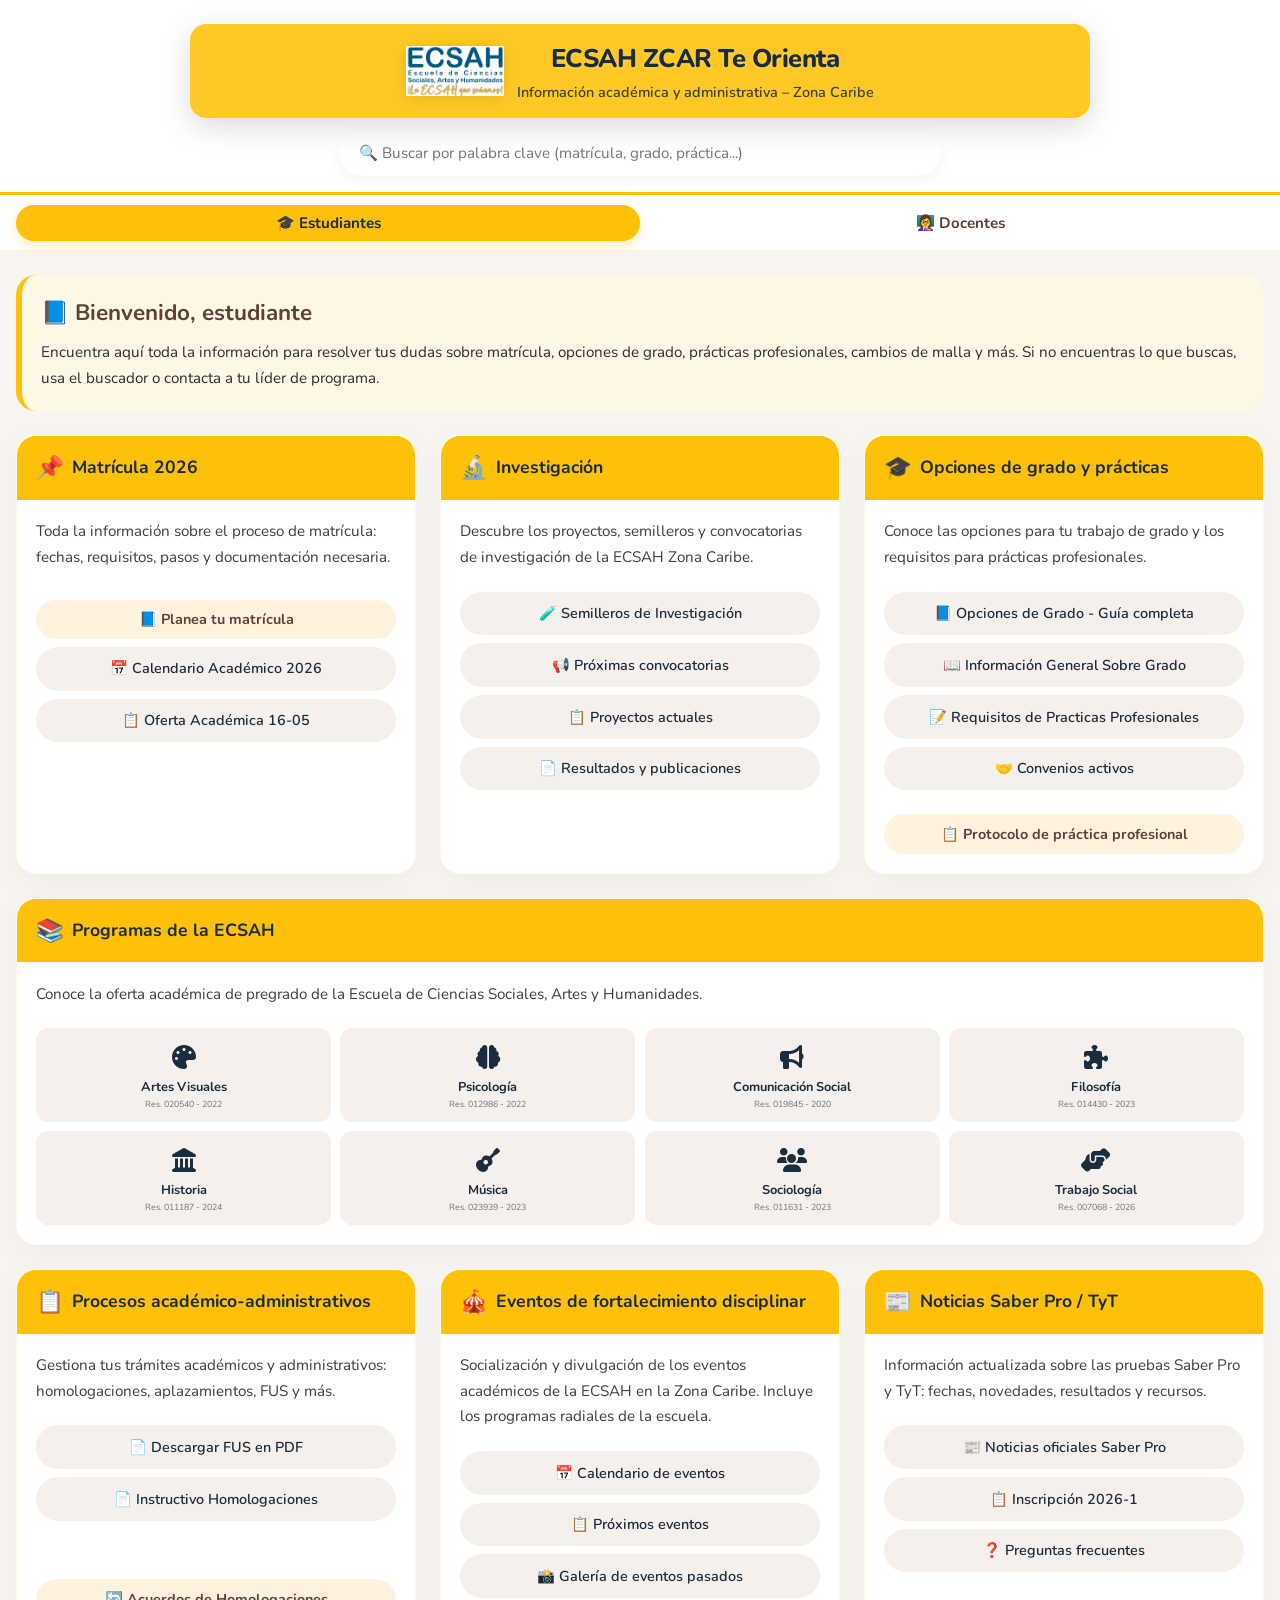
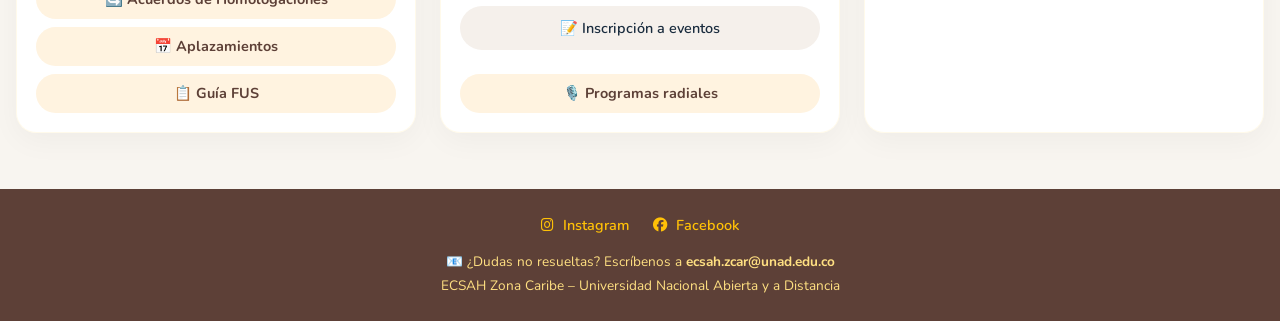
==== index.html @ 631ae9eb "Update index.html" ====
<!DOCTYPE html>
<html lang="es">
<head>
    <meta charset="UTF-8">
    <meta name="viewport" content="width=device-width, initial-scale=1.0, user-scalable=yes">
    <title>ECSAH ZCAR Te Orienta | Estudiantes y Docentes</title>
    
    <!-- Estilos principales -->
    <link rel="stylesheet" href="estilo.css">
    
    <!-- Fuente Nunito -->
    <link href="https://fonts.googleapis.com/css2?family=Nunito:wght@400;600;700;800&display=swap" rel="stylesheet">
    
    <!-- Font Awesome -->
    <link rel="stylesheet" href="https://cdnjs.cloudflare.com/ajax/libs/font-awesome/6.5.0/css/all.min.css">
</head>
<body>

    <!-- ======== HEADER ======== -->
    <header>
        <div class="header-banner">
            <div class="header-franja">
                <div class="logo-titulo">
                    <img src="logo-ecsah.jpg" alt="Logo ECSAH" class="logo-ecsah">
                    <div>
                        <h1>ECSAH ZCAR Te Orienta</h1>
                        <p>Información académica y administrativa – Zona Caribe</p>
                    </div>
                </div>
            </div>
            <div class="buscador">
                <input type="text" id="searchInput" placeholder="🔍 Buscar por palabra clave (matrícula, grado, práctica...)">
            </div>
        </div>
    </header>

    <!-- ======== PESTAÑAS ======== -->
    <div class="tabs">
        <button class="tab-btn active" data-tab="estudiantes">🎓 Estudiantes</button>
        <button class="tab-btn" data-tab="docentes" id="btnDocentes">👩‍🏫 Docentes</button>
    </div>

    <!-- ======== CONTENIDO ESTUDIANTES ======== -->
    <div id="estudiantes" class="tab-content active">
        <section class="intro">
            <h2>📘 Bienvenido, estudiante</h2>
            <p>Encuentra aquí toda la información para resolver tus dudas sobre matrícula, opciones de grado, prácticas profesionales, cambios de malla y más. Si no encuentras lo que buscas, usa el buscador o contacta a tu líder de programa.</p>
        </section>
        <div class="grid-cards" id="gridEstudiantes"></div>
    </div>

    <!-- ======== CONTENIDO DOCENTES (protegido) ======== -->
    <div id="docentes" class="tab-content">
        <div id="docenteLockScreen" class="lock-screen">
            <div class="lock-box">
                <h2>🔒 Acceso restringido</h2>
                <p>Esta sección es exclusiva para docentes de la ECSAH Zona Caribe.</p>
                <input type="password" id="passwordInput" placeholder="Ingrese la contraseña">
                <button id="unlockBtn">Acceder</button>
                <p id="errorMsg" class="error-msg"></p>
            </div>
        </div>
        <div id="docenteContent" style="display: none;">
            <section class="intro">
                <h2>📚 Bienvenido, docente</h2>
                <p>Gestión de cursos, CIPAS, homologaciones, pruebas finales, alistamiento, redes académicas e investigación. Todo centralizado para tu labor.</p>
            </section>
            <div class="grid-cards" id="gridDocentes"></div>
        </div>
    </div>

    <!-- ======== MODAL PARA INFOGRAFÍAS (Planea tu matrícula y Programas radiales) ======== -->
    <div id="modalInfografias" class="modal-overlay" style="display: none;">
        <div class="modal-box">
            <div class="modal-header">
                <h2 id="modalTitle">Planea tu matrícula</h2>
                <span class="modal-close" id="modalCloseBtn">&times;</span>
            </div>
            <div class="modal-body">
                <div class="modal-grid" id="modalGrid">
                    <!-- Las infografías o programas radiales se generan aquí automáticamente -->
                </div>
            </div>
        </div>
    </div>

    <!-- ======== MODAL HOMOLOGACIONES ======== -->
    <div id="modalHomologaciones" class="modal-overlay" style="display: none;">
        <div class="modal-box">
            <div class="modal-header">
                <h2>🔄 Homologaciones - SIHO</h2>
                <span class="modal-close close-modal" data-modal="modalHomologaciones">&times;</span>
            </div>
            <div class="modal-body">
                <p style="margin-bottom:1rem;">Documentos y recursos para el proceso de homologación de asignaturas.</p>
                <div class="modal-grid" id="gridHomologaciones">
                    <!-- Generado por JS -->
                </div>
            </div>
        </div>
    </div>

    <!-- ======== MODAL PROTOCOLO DE PRÁCTICAS ======== -->
    <div id="modalProtocolo" class="modal-overlay" style="display: none;">
        <div class="modal-box">
            <div class="modal-header">
                <h2>📋 Protocolos de práctica profesional</h2>
                <span class="modal-close close-modal" data-modal="modalProtocolo">&times;</span>
            </div>
            <div class="modal-body">
                <p style="margin-bottom:1rem;">Documentos oficiales para el desarrollo de prácticas profesionales.</p>
                <div class="modal-grid" id="gridProtocolo">
                    <!-- Generado por JS -->
                </div>
            </div>
        </div>
    </div>
    
    <!-- ======== MODAL APLAZAMIENTOS ======== -->
    <div id="modalAplazamientos" class="modal-overlay" style="display: none;">
        <div class="modal-box">
            <div class="modal-header">
                <h2>📅 Aplazamientos</h2>
                <span class="modal-close close-modal" data-modal="modalAplazamientos">&times;</span>
            </div>
            <div class="modal-body">
                <div class="fus-instructions" style="border-left-color: #2196F3;">
                    <h3>⚠️ Fechas límite importantes</h3>
                    <ul>
                        <li><strong>📅 Aplazamiento de cursos:</strong> 15 de junio de 2026</li>
                        <li><strong>📅 Aplazamiento de periodo:</strong> 30 de junio de 2026</li>
                    </ul>
                    <p>📎 <a href="documentos/Calendario-Aplazamientos.pdf" target="_blank">Ver calendario completo</a></p>
                </div>
                <p style="margin-top:1rem; font-weight:600;">📄 Formatos</p>
                <div class="modal-grid" id="gridAplazamientos">
                    <!-- Generado por JS -->
                </div>
            </div>
        </div>
    </div>

    <!-- ======== MODAL FUS (Formato Único de Solicitudes) ======== -->
    <div id="modalFUS" class="modal-overlay" style="display: none;">
        <div class="modal-box modal-fus">
            <div class="modal-header">
                <h2>📋 Formato Único de Solicitudes (FUS)</h2>
                <span class="modal-close close-modal" data-modal="modalFUS">&times;</span>
            </div>
            <div class="modal-body">
                <!-- Instrucciones de la decana -->
                <div class="fus-instructions">
                    <h3>📌 Instrucciones de la Decana</h3>
                    <ul>
                        <li>✅ Estar debidamente diligenciado.</li>
                        <li>✅ No modificar la estructura original.</li>
                        <li>✅ Justificación clara y breve.</li>
                        <li>✅ Firma manuscrita.</li>
                        <li>✅ Enviar en PDF (una hoja).</li>
                        <li>✅ Indicar centro donde radica.</li>
                    </ul>
                    <p>📎 <a href="documentos/F-7-2-1_Formato_FUS.pdf" target="_blank">Descargar FUS en PDF</a></p>
                </div>

                <!-- Vista previa -->
                <div class="fus-preview">
                    <h3>📄 Vista previa</h3>
                    <img src="documentos/Imagen_FUS.png" alt="Vista previa FUS" style="width:100%; max-width:600px; border:1px solid #ddd; border-radius:8px;">
                    <p style="font-size:0.85rem; color:#666;">Si no ves la imagen, <a href="documentos/F-7-2-1_Formato_FUS.pdf" target="_blank">descarga el PDF</a>.</p>
                </div>

                <!-- Guía de diligenciamiento -->
                <div class="fus-guide">
                    <h3>✍️ ¿Cómo diligenciar cada campo?</h3>
                    <div class="fus-accordion">
                        <div class="fus-item"><button class="fus-btn">1. Fecha de solicitud</button><div class="fus-panel"><p>Escribir la fecha en que se realiza la solicitud, con el formato <strong>DD/MM/AAAA</strong>.</p></div></div>
                        <div class="fus-item"><button class="fus-btn">2. Centro donde se radica</button><div class="fus-panel"><p>Escribir el nombre del centro donde se radica la solicitud (ej: Centro Zona Caribe).</p></div></div>
                        <div class="fus-item"><button class="fus-btn">3. Documento de identidad</button><div class="fus-panel"><p>Escribir el número del documento de identidad del estudiante (sin puntos ni comas).</p></div></div>
                        <div class="fus-item"><button class="fus-btn">4. Fecha de nacimiento</button><div class="fus-panel"><p>Escribir la fecha de nacimiento del estudiante con formato <strong>DD/MM/AAAA</strong>.</p></div></div>
                        <div class="fus-item"><button class="fus-btn">5. Nombres y apellidos</button><div class="fus-panel"><p>Escribir nombres y apellidos tal como figuran en el documento de identidad.</p></div></div>
                        <div class="fus-item"><button class="fus-btn">6. Programa actual</button><div class="fus-panel"><p>Escribir el nombre exacto del programa, tal como figura en el Registro Académico Individual.</p></div></div>
                        <div class="fus-item"><button class="fus-btn">7. E-mail institucional</button><div class="fus-panel"><p>Escribir el correo institucional del estudiante (ej: estudiante@unad.edu.co).</p></div></div>
                        <div class="fus-item"><button class="fus-btn">8. E-mail alternativo</button><div class="fus-panel"><p>Escribir un correo alternativo para notificaciones (opcional pero recomendado).</p></div></div>
                        <div class="fus-item"><button class="fus-btn">9. Número telefónico móvil</button><div class="fus-panel"><p>Escribir el número de celular para notificaciones (ej: 3001234567).</p></div></div>
                        <div class="fus-item"><button class="fus-btn">10. Tipo de solicitud</button><div class="fus-panel"><p>Marcar con una <strong>"X"</strong> en el cuadro que corresponda al tipo de solicitud (Novedades, Servicios u Opciones de grado).</p></div></div>
                        <div class="fus-item"><button class="fus-btn">11. Justificación</button><div class="fus-panel"><p>Escribir de manera concreta y breve los motivos de la solicitud. <strong>No eliminar las líneas originales del formato</strong>.</p></div></div>
                        <div class="fus-item"><button class="fus-btn">12-15. Datos de cursos con novedades</button><div class="fus-panel"><p>Para cada curso: escribe el <strong>nombre</strong> (12), <strong>código</strong> (13), <strong>créditos</strong> (14) y la <strong>novedad</strong> (15) correspondiente.</p></div></div>
                        <div class="fus-item"><button class="fus-btn">23. Firma del estudiante</button><div class="fus-panel"><p>Firma manuscrita del estudiante (a puño y letra).</p></div></div>
                        <div class="fus-item"><button class="fus-btn">24. Firma funcionario RCONT</button><div class="fus-panel"><p><strong>Lo diligencia Registro y Control.</strong> Déjalo en blanco.</p></div></div>
                        <div class="fus-item"><button class="fus-btn">25. Asesor académico</button><div class="fus-panel"><p><strong>Lo diligencia el asesor académico.</strong> Déjalo en blanco si no aplica.</p></div></div>
                    </div>
                </div>
            </div>
        </div>
    </div>

    <!-- ======== FOOTER ======== -->
    <footer>
        <div class="footer-social">
            <a href="https://www.instagram.com/unad.zcar?igsh=d2llZGJmaTJlcnk=" target="_blank">
                <i class="fab fa-instagram"></i> Instagram
            </a>
            <a href="https://www.facebook.com/share/14fm1HT8Paf/" target="_blank">
                <i class="fab fa-facebook"></i> Facebook
            </a>
        </div>
        <p>📧 ¿Dudas no resueltas? Escríbenos a <strong>ecsah.zcar@unad.edu.co</strong></p>
        <p>ECSAH Zona Caribe – Universidad Nacional Abierta y a Distancia</p>
    </footer>

    <script src="script.js"></script>
</body>
</html>
---- estilo.css ----
/* ===== RESET Y BASE ===== */
* {
    margin: 0;
    padding: 0;
    box-sizing: border-box;
}

body {
    font-family: 'Nunito', 'Segoe UI', Roboto, system-ui, sans-serif;
    background: #f8f5f0;
    color: #2d2d2d;
    line-height: 1.7;
}

/* ===== HEADER ===== */
header {
    background: #ffffff;
    padding: 0;
    box-shadow: 0 2px 20px rgba(0,0,0,0.04);
    border-bottom: 3px solid #FFC107;
}

.header-banner {
    background: url('banner-ecsah.jpg') center 30% / cover no-repeat;
    position: relative;
    padding: 1.5rem 1rem 1rem;
    min-height: 180px;
    display: flex;
    flex-direction: column;
    justify-content: center;
    align-items: center;
}

.header-franja {
    background: rgba(255, 193, 7, 0.88);
    backdrop-filter: blur(2px);
    padding: 0.8rem 1.2rem;
    border-radius: 16px;
    box-shadow: 0 8px 30px rgba(0,0,0,0.15);
    width: 100%;
    max-width: 900px;
    text-align: center;
}

.logo-titulo {
    display: flex;
    align-items: center;
    justify-content: center;
    gap: 0.8rem;
    flex-wrap: wrap;
}

.logo-ecsah {
    height: 50px;
    width: auto;
    filter: drop-shadow(0 2px 8px rgba(0,0,0,0.1));
}

.logo-titulo h1 {
    font-size: 1.6rem;
    font-weight: 800;
    color: #1a2c3e;
    letter-spacing: -0.5px;
    margin: 0;
    text-shadow: 0 1px 3px rgba(255,255,255,0.2);
}

.logo-titulo p {
    font-size: 0.9rem;
    font-weight: 600;
    color: #1a2c3e;
    opacity: 0.85;
    margin: 0;
}

.buscador {
    margin-top: 0.8rem;
    width: 100%;
    max-width: 600px;
}

#searchInput {
    width: 100%;
    padding: 0.8rem 1.2rem;
    border-radius: 50px;
    border: none;
    font-size: 0.95rem;
    background: rgba(255,255,255,0.95);
    box-shadow: 0 4px 15px rgba(0,0,0,0.05);
    transition: all 0.3s ease;
    font-family: 'Nunito', sans-serif;
    color: #1a2c3e;
}

#searchInput:focus {
    outline: none;
    box-shadow: 0 6px 25px rgba(0,0,0,0.1);
    transform: scale(1.01);
    background: #ffffff;
}

/* ===== PESTAÑAS ===== */
.tabs {
    display: flex;
    justify-content: center;
    gap: 1rem;
    background: #ffffff;
    padding: 0.6rem 1rem;
    border-bottom: 1px solid rgba(255, 193, 7, 0.2);
    position: sticky;
    top: 0;
    z-index: 10;
    flex-wrap: wrap;
}

.tab-btn {
    background: transparent;
    border: none;
    padding: 0.5rem 1.5rem;
    font-size: 0.95rem;
    font-weight: 700;
    border-radius: 40px;
    cursor: pointer;
    transition: all 0.2s ease;
    color: #5d4037;
    font-family: 'Nunito', sans-serif;
    flex: 1 1 auto;
    min-width: 120px;
    text-align: center;
}

.tab-btn.active {
    background: #FFC107;
    color: #1a2c3e;
    box-shadow: 0 4px 12px rgba(255, 193, 7, 0.3);
}

.tab-btn:hover:not(.active) {
    background: rgba(255, 193, 7, 0.15);
}

/* ===== CONTENIDO ===== */
.tab-content {
    display: none;
    padding: 1.5rem 1rem;
    max-width: 1400px;
    margin: 0 auto;
}

.tab-content.active {
    display: block;
}

.intro {
    background: rgba(255, 248, 225, 0.7);
    backdrop-filter: blur(4px);
    padding: 1.2rem 1.2rem;
    border-radius: 20px;
    margin-bottom: 1.5rem;
    border-left: 6px solid #FFC107;
}

.intro h2 {
    margin-bottom: 0.5rem;
    color: #5d4037;
    font-weight: 700;
    font-size: 1.4rem;
}

.intro p {
    font-size: 0.95rem;
}

/* ===== GRID DE 3 COLUMNAS (responsive) ===== */
.grid-cards {
    display: grid;
    grid-template-columns: repeat(3, 1fr);
    gap: 1.5rem;
}

/* Tarjeta de programas ocupa toda la fila */
.card-programas {
    grid-column: 1 / -1;
}

/* ===== TARJETAS ===== */
.card {
    background: #ffffff;
    border-radius: 20px;
    box-shadow: 0 8px 30px rgba(0, 0, 0, 0.04);
    transition: all 0.3s cubic-bezier(0.25, 0.46, 0.45, 0.94);
    opacity: 0;
    transform: translateY(20px);
    animation: fadeInUp 0.6s ease forwards;
    overflow: hidden;
    border: 1px solid rgba(255, 193, 7, 0.08);
    display: flex;
    flex-direction: column;
    height: 100%;
    min-height: 260px;
}

.card:hover {
    transform: translateY(-6px);
    box-shadow: 0 20px 50px rgba(255, 193, 7, 0.12);
    border-color: rgba(255, 193, 7, 0.2);
}

@keyframes fadeInUp {
    to { opacity: 1; transform: translateY(0); }
}

.card-header {
    background: #FFC107;
    color: #1a2c3e;
    padding: 0.8rem 1.2rem;
    font-size: 1.1rem;
    font-weight: 700;
    display: flex;
    align-items: center;
    gap: 0.5rem;
    flex-shrink: 0;
}

.card-header .card-icon {
    font-size: 1.4rem;
}

.card-body {
    padding: 1.2rem;
    flex: 1;
    display: flex;
    flex-direction: column;
}

.card-body p {
    margin-bottom: 0.8rem;
    color: #3d3d3d;
    font-weight: 400;
    font-size: 0.95rem;
}

.card-body ul {
    list-style: none;
    padding: 0;
    flex: 1;
    overflow-y: auto;
}

.card-body li {
    margin: 0.5rem 0;
}

/* ===== PROGRAMS EN 4 COLUMNAS (responsive) ===== */
.programas-grid {
    display: grid;
    grid-template-columns: repeat(4, 1fr);
    gap: 0.6rem;
    margin-top: 0.5rem;
}

.programa-item {
    background: #f5f0eb;
    border-radius: 12px;
    padding: 0.6rem 0.3rem;
    text-align: center;
    transition: all 0.2s ease;
}

.programa-item:hover {
    background: #FFC107;
    transform: translateY(-2px);
    box-shadow: 0 4px 12px rgba(255, 193, 7, 0.2);
}

.programa-item a {
    display: block;
    text-decoration: none;
    color: #1a2c3e;
}

.programa-item .programa-icono {
    font-size: 1.5rem;
    display: block;
    margin-bottom: 0.1rem;
}

.programa-item .programa-nombre {
    font-weight: 700;
    font-size: 0.8rem;
    display: block;
    line-height: 1.2;
}

.programa-item .programa-resolucion {
    font-size: 0.55rem;
    color: #6c757d;
    display: block;
    font-weight: 400;
    margin-top: 0.1rem;
}

.programa-item:hover .programa-resolucion {
    color: #1a2c3e;
}

/* ===== BOTONES ===== */
.btn-enlace {
    display: inline-block;
    background: #f5f0eb;
    color: #1a2c3e;
    text-decoration: none;
    padding: 0.6rem 0.8rem;
    border-radius: 30px;
    font-weight: 600;
    font-size: 0.9rem;
    transition: all 0.3s ease;
    width: 100%;
    text-align: center;
    box-sizing: border-box;
    border: none;
    cursor: pointer;
    font-family: 'Nunito', sans-serif;
}

.btn-enlace:hover {
    background: #FFC107;
    color: #1a2c3e;
    box-shadow: 0 4px 15px rgba(255, 193, 7, 0.25);
}

/* ===== FOOTER ===== */
footer {
    background: #5d4037;
    color: #ffe082;
    text-align: center;
    padding: 1.5rem 1rem;
    margin-top: 2rem;
    font-size: 0.85rem;
}

footer a {
    color: #FFC107;
    text-decoration: none;
    transition: 0.2s;
}

footer a:hover {
    text-decoration: underline;
}

.footer-social {
    display: flex;
    justify-content: center;
    gap: 1.5rem;
    flex-wrap: wrap;
    margin-bottom: 0.8rem;
}

.footer-social a {
    font-weight: 600;
    font-size: 0.9rem;
}

.footer-social a i {
    margin-right: 0.3rem;
}

/* ===== MODAL OVERLAY ===== */
.modal-overlay {
    position: fixed;
    top: 0;
    left: 0;
    width: 100%;
    height: 100%;
    background: rgba(0, 0, 0, 0.6);
    backdrop-filter: blur(4px);
    display: none;
    justify-content: center;
    align-items: center;
    z-index: 9999;
    padding: 15px;
    animation: modalFadeIn 0.3s ease;
}

@keyframes modalFadeIn {
    from { opacity: 0; transform: scale(0.95); }
    to { opacity: 1; transform: scale(1); }
}

.modal-box {
    background: white;
    border-radius: 24px;
    max-width: 900px;
    width: 100%;
    max-height: 90vh;
    overflow-y: auto;
    padding: 20px 20px;
    box-shadow: 0 30px 80px rgba(0,0,0,0.25);
    border: 1px solid rgba(255,255,255,0.2);
}

.modal-header {
    display: flex;
    justify-content: space-between;
    align-items: center;
    border-bottom: 2px solid #FFC107;
    padding-bottom: 12px;
    margin-bottom: 15px;
}

.modal-header h2 {
    margin: 0;
    color: #5D4037;
    font-size: 1.3rem;
    font-weight: 700;
}

.modal-close {
    font-size: 2rem;
    cursor: pointer;
    color: #999;
    transition: 0.2s;
    line-height: 1;
    font-weight: 300;
}

.modal-close:hover {
    color: #333;
    transform: scale(1.2);
}

.modal-body {
    overflow-y: auto;
    max-height: 70vh;
}

.modal-grid {
    display: grid;
    grid-template-columns: repeat(3, 1fr);
    gap: 12px;
}

.modal-item {
    background: #FFF9E6;
    border-radius: 14px;
    padding: 14px 8px;
    text-align: center;
    border: 1px solid #FFE082;
    transition: all 0.25s ease;
    display: flex;
    flex-direction: column;
    align-items: center;
    justify-content: center;
}

.modal-item:hover {
    background: #FFC107;
    border-color: #FFC107;
    transform: translateY(-3px);
    box-shadow: 0 8px 25px rgba(255, 193, 7, 0.25);
}

.modal-item .emoji {
    font-size: 1.6rem;
    display: block;
    margin-bottom: 4px;
}

.modal-item a {
    text-decoration: none;
    color: #5D4037;
    font-weight: 500;
    font-size: 0.8rem;
    display: block;
}

.modal-item a:hover {
    color: #1a2c3e;
}

/* ===== FUS específico ===== */
.modal-fus .modal-box {
    max-width: 800px;
}

.fus-instructions {
    background: #FFF8E1;
    padding: 1rem 1.2rem;
    border-radius: 14px;
    margin-bottom: 1.2rem;
    border-left: 6px solid #FFC107;
}

.fus-instructions ul {
    list-style: none;
    padding: 0;
}

.fus-instructions li {
    padding: 0.2rem 0;
    border-bottom: 1px solid rgba(255, 224, 130, 0.3);
    font-size: 0.9rem;
}

.fus-instructions li:last-child {
    border-bottom: none;
}

.fus-preview {
    text-align: center;
    margin: 1rem 0;
}

.fus-preview img {
    border: 1px solid #ddd;
    border-radius: 12px;
    max-width: 100%;
}

.fus-guide h3 {
    margin-bottom: 0.8rem;
    color: #5D4037;
    font-size: 1.1rem;
}

.fus-accordion {
    border: 1px solid #FFE082;
    border-radius: 14px;
    overflow: hidden;
}

.fus-item {
    border-bottom: 1px solid #FFE082;
}

.fus-item:last-child {
    border-bottom: none;
}

.fus-btn {
    background: #FFF3E0;
    border: none;
    padding: 0.7rem 1rem;
    font-size: 0.95rem;
    font-weight: 600;
    cursor: pointer;
    transition: 0.2s;
    color: #5D4037;
    width: 100%;
    text-align: left;
    font-family: 'Nunito', sans-serif;
}

.fus-btn:hover {
    background: #FFC107;
}

.fus-btn::before {
    content: "▶️ ";
    transition: 0.2s;
}

.fus-btn.active::before {
    content: "🔽 ";
}

.fus-panel {
    display: none;
    padding: 0.8rem 1rem;
    background: #FFFDF5;
    border-top: 1px solid #FFE082;
}

.fus-panel p {
    margin: 0;
    color: #333;
    line-height: 1.5;
    font-size: 0.9rem;
}

/* ======================================== */
/* ===== RESPONSIVE (MÓVILES Y TABLETS) ==== */
/* ======================================== */

/* Tablets y móviles grandes */
@media (max-width: 992px) {
    .grid-cards {
        grid-template-columns: repeat(2, 1fr);
        gap: 1.2rem;
    }
    .programas-grid {
        grid-template-columns: repeat(3, 1fr);
    }
    .modal-grid {
        grid-template-columns: repeat(2, 1fr);
    }
}

/* Móviles */
@media (max-width: 700px) {
    .header-banner {
        min-height: 140px;
        padding: 1rem 0.8rem;
    }
    .header-franja {
        padding: 0.6rem 0.8rem;
        border-radius: 12px;
    }
    .logo-ecsah {
        height: 40px;
    }
    .logo-titulo h1 {
        font-size: 1.3rem;
    }
    .logo-titulo p {
        font-size: 0.8rem;
    }
    .buscador {
        margin-top: 0.6rem;
    }
    #searchInput {
        padding: 0.7rem 1rem;
        font-size: 0.9rem;
    }

    .tabs {
        flex-direction: row;
        flex-wrap: wrap;
        gap: 0.5rem;
        padding: 0.5rem;
    }
    .tab-btn {
        font-size: 0.85rem;
        padding: 0.4rem 1rem;
        min-width: 80px;
        flex: 1;
    }

    .tab-content {
        padding: 1rem 0.8rem;
    }
    .intro {
        padding: 1rem;
        border-radius: 16px;
    }
    .intro h2 {
        font-size: 1.2rem;
    }
    .intro p {
        font-size: 0.9rem;
    }

    .grid-cards {
        grid-template-columns: 1fr;
        gap: 1rem;
    }
    .card {
        min-height: 200px;
    }
    .card-header {
        font-size: 1rem;
        padding: 0.7rem 1rem;
    }
    .card-body {
        padding: 1rem;
    }
    .card-body p {
        font-size: 0.9rem;
    }
    .btn-enlace {
        font-size: 0.85rem;
        padding: 0.5rem 0.7rem;
    }

    .programas-grid {
        grid-template-columns: repeat(2, 1fr);
        gap: 0.5rem;
    }
    .programa-item {
        padding: 0.5rem 0.2rem;
    }
    .programa-item .programa-icono {
        font-size: 1.2rem;
    }
    .programa-item .programa-nombre {
        font-size: 0.7rem;
    }
    .programa-item .programa-resolucion {
        font-size: 0.5rem;
    }

    .modal-box {
        padding: 15px;
        border-radius: 20px;
        max-height: 85vh;
    }
    .modal-header h2 {
        font-size: 1.1rem;
    }
    .modal-close {
        font-size: 1.8rem;
    }
    .modal-grid {
        grid-template-columns: 1fr;
        gap: 10px;
    }
    .modal-item {
        padding: 12px 8px;
    }
    .modal-item .emoji {
        font-size: 1.4rem;
    }
    .modal-item a {
        font-size: 0.75rem;
    }

    .fus-instructions {
        padding: 0.8rem 1rem;
    }
    .fus-instructions li {
        font-size: 0.85rem;
    }
    .fus-btn {
        font-size: 0.85rem;
        padding: 0.6rem 0.8rem;
    }
    .fus-panel p {
        font-size: 0.85rem;
    }

    footer {
        padding: 1rem 0.8rem;
        font-size: 0.8rem;
    }
    .footer-social {
        gap: 1rem;
    }
    .footer-social a {
        font-size: 0.8rem;
    }
}

/* Móviles muy pequeños */
@media (max-width: 400px) {
    .programas-grid {
        grid-template-columns: repeat(2, 1fr);
        gap: 0.4rem;
    }
    .programa-item .programa-nombre {
        font-size: 0.65rem;
    }
    .programa-item .programa-resolucion {
        font-size: 0.45rem;
    }
    .tab-btn {
        font-size: 0.75rem;
        padding: 0.3rem 0.8rem;
    }
    .logo-titulo h1 {
        font-size: 1.1rem;
    }
}
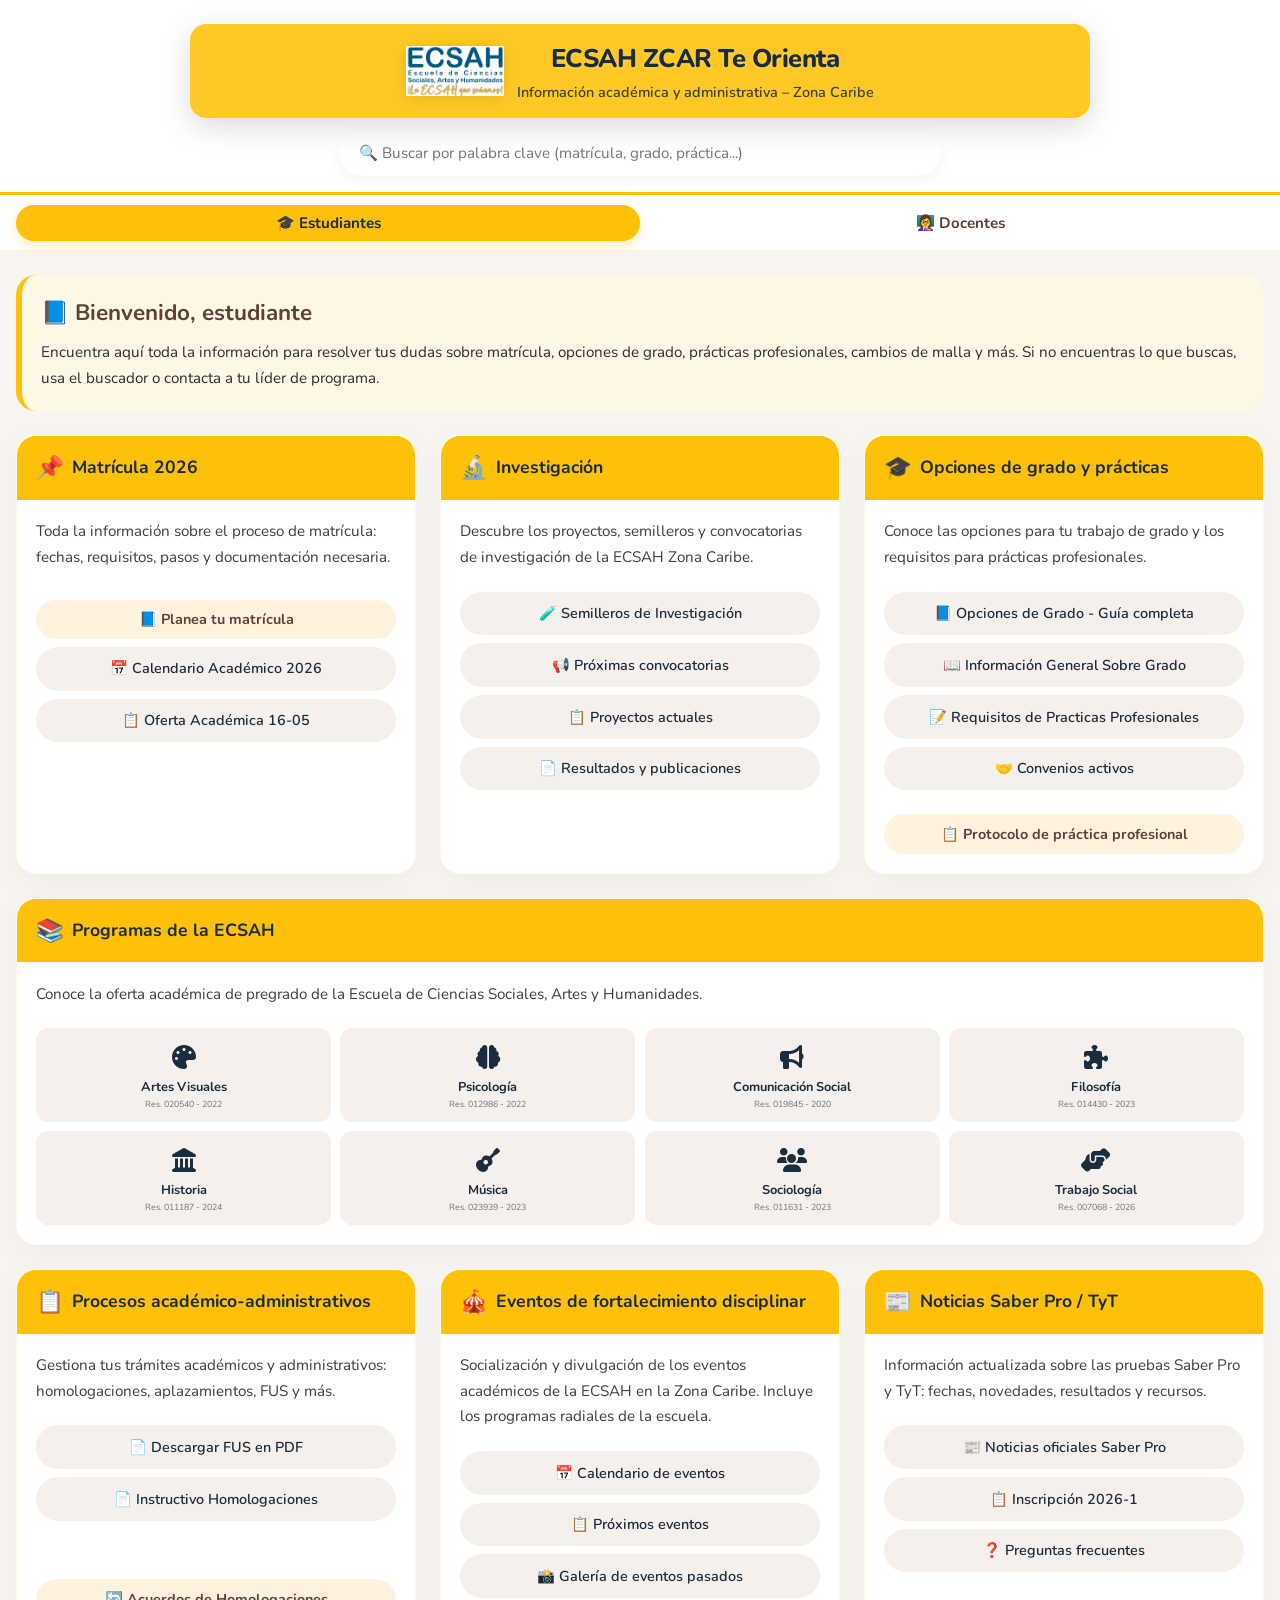
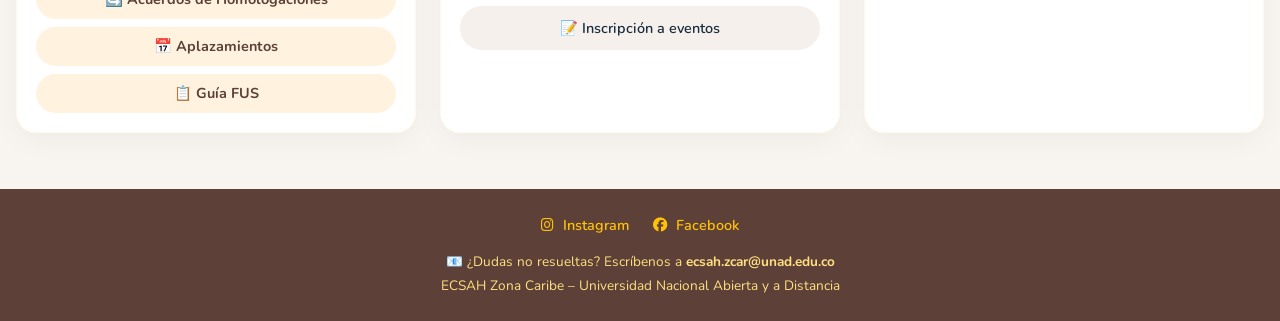
==== commit 9eee7698: "Update index.html" ====
--- a/index.html
+++ b/index.html
@@ -127,8 +127,7 @@
                 <div class="fus-instructions" style="border-left-color: #2196F3;">
                     <h3>⚠️ Fechas límite importantes</h3>
                     <ul>
-                        <li><strong>📅 Aplazamiento de cursos:</strong> 15 de junio de 2026</li>
-                        <li><strong>📅 Aplazamiento de periodo:</strong> 30 de junio de 2026</li>
+                        <li><strong>📅 Aplazamiento de cursos:</strong> 29 de septiembre al 12 de octubre de 2026 </li>
                     </ul>
                     <p>📎 <a href="documentos/Calendario-Aplazamientos.pdf" target="_blank">Ver calendario completo</a></p>
                 </div>
@@ -194,6 +193,22 @@
         </div>
     </div>
 
+    <!-- ======== MODAL PROGRAMAS RADIALES ======== -->
+    <div id="modalRadiales" class="modal-overlay" style="display: none;">
+        <div class="modal-box">
+            <div class="modal-header">
+                <h2>🎙️ Programas radiales</h2>
+                <span class="modal-close close-modal" data-modal="modalRadiales">&times;</span>
+            </div>
+            <div class="modal-body">
+                <p style="margin-bottom:1rem;">Espacios de diálogo, entrevistas y contenido académico producido por la ECSAH Zona Caribe.</p>
+                <div class="modal-grid" id="gridRadiales">
+                    <!-- Generado por JS -->
+                </div>
+            </div>
+        </div>
+    </div>
+    
     <!-- ======== FOOTER ======== -->
     <footer>
         <div class="footer-social">
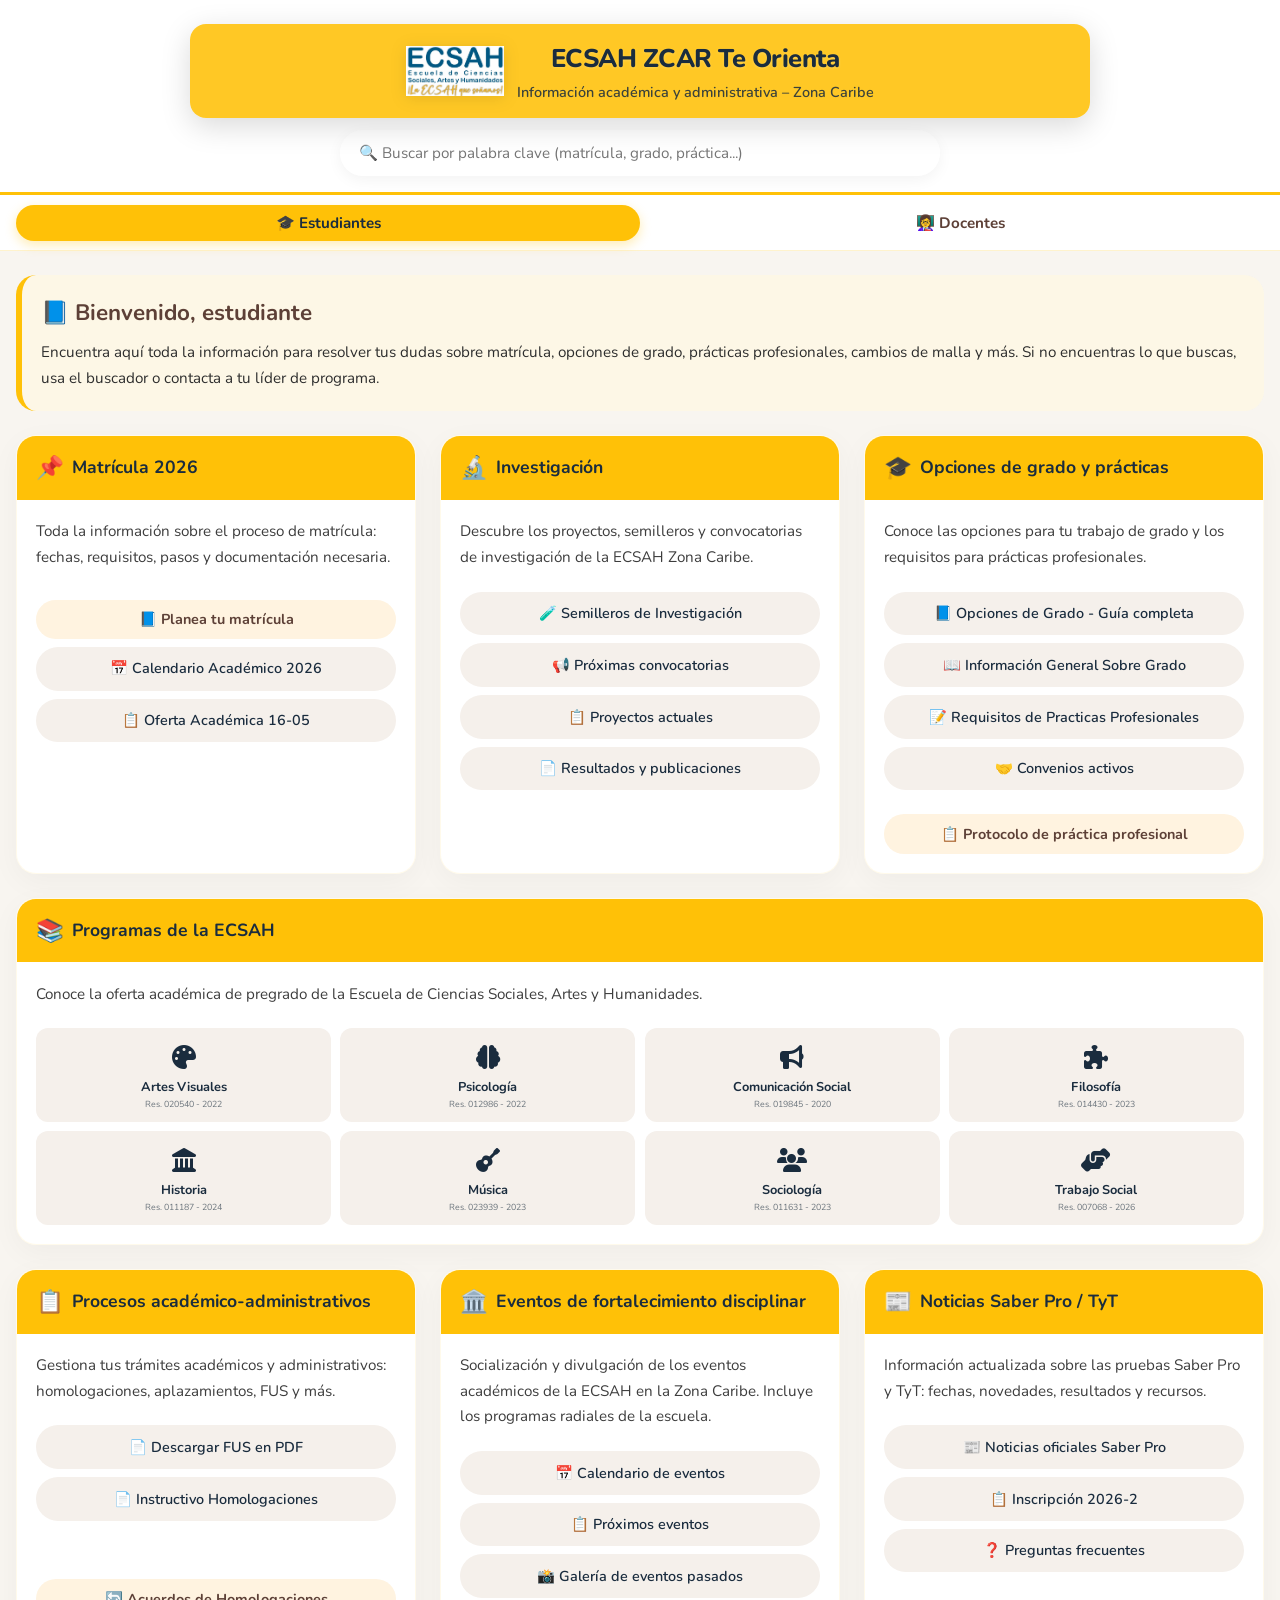
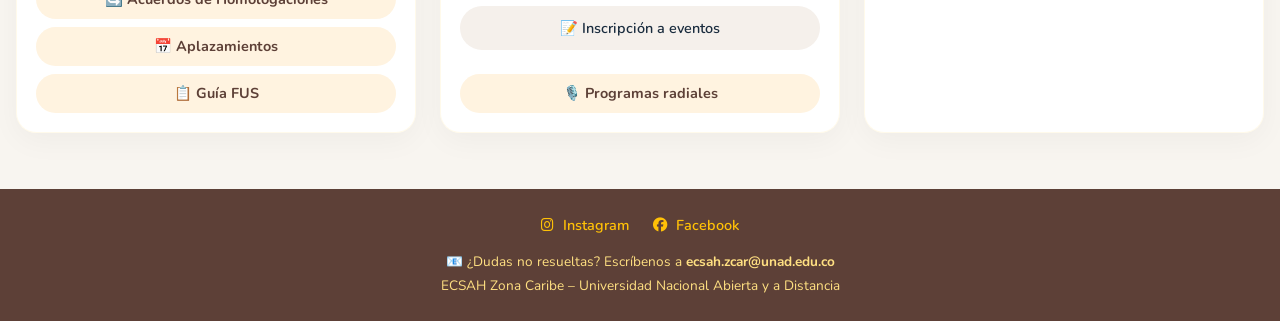
==== commit fc231edd: "Update index.html" ====
--- a/index.html
+++ b/index.html
@@ -208,6 +208,22 @@
             </div>
         </div>
     </div>
+
+    <!-- ======== MODAL REVISTAS ECSAH ======== -->
+    <div id="modalRevistas" class="modal-overlay" style="display: none;">
+        <div class="modal-box">
+            <div class="modal-header">
+                <h2>📚 Revistas de la ECSAH</h2>
+                <span class="modal-close close-modal" data-modal="modalRevistas">&times;</span>
+            </div>
+            <div class="modal-body">
+                <p style="margin-bottom:1rem;">Publicaciones académicas editadas por la Escuela de Ciencias Sociales, Artes y Humanidades.</p>
+                <div class="modal-grid" id="gridRevistas">
+                    <!-- Generado por JS -->
+                </div>
+            </div>
+        </div>
+    </div>
     
     <!-- ======== FOOTER ======== -->
     <footer>
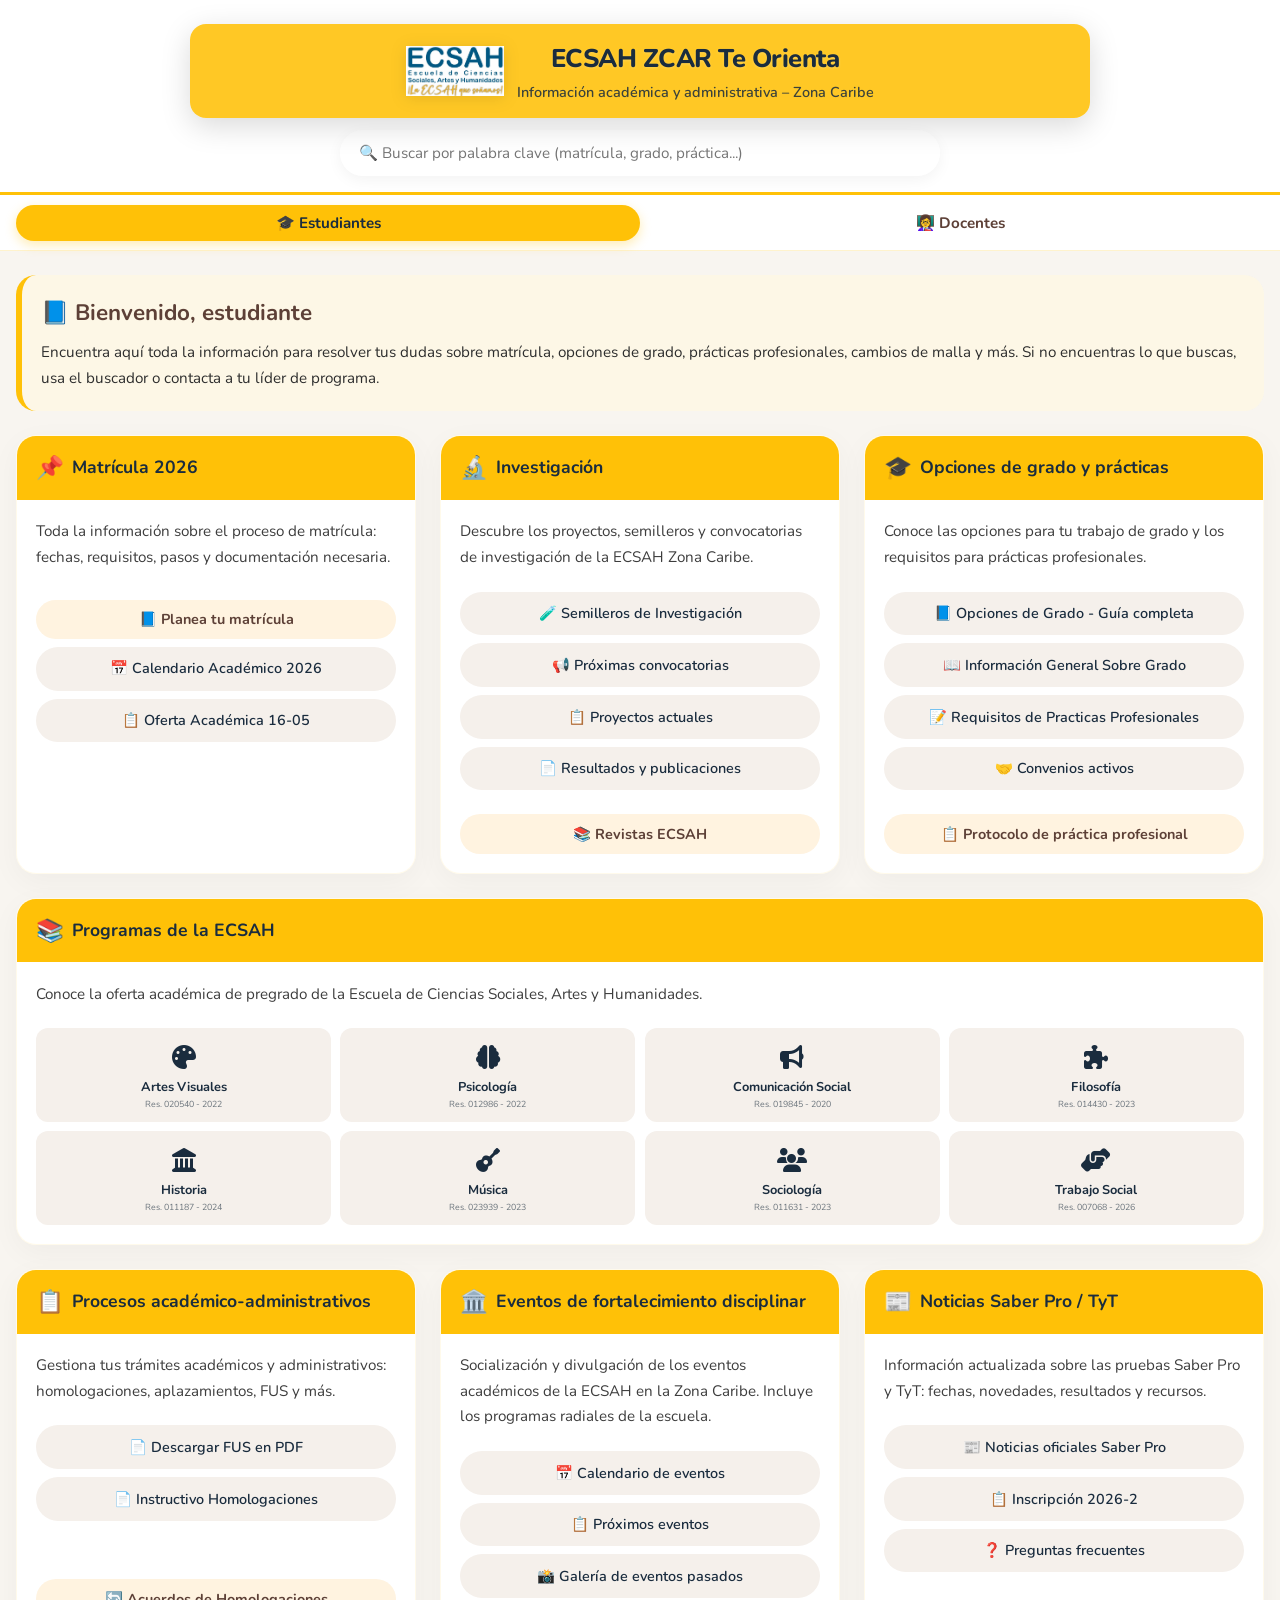
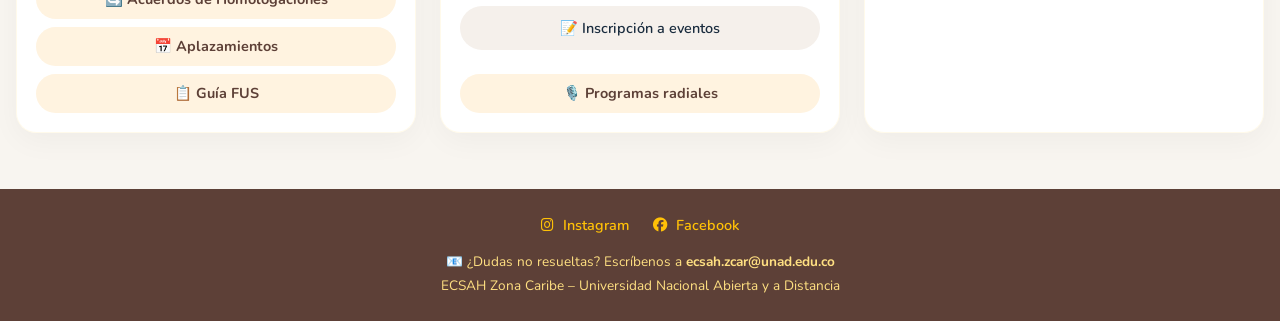
==== commit 3c8c4d34: "Update index.html" ====
--- a/index.html
+++ b/index.html
@@ -219,7 +219,7 @@
             <div class="modal-body">
                 <p style="margin-bottom:1rem;">Publicaciones académicas editadas por la Escuela de Ciencias Sociales, Artes y Humanidades.</p>
                 <div class="modal-grid" id="gridRevistas">
-                    <!-- Generado por JS -->
+                    <!-- Los elementos se generan aquí automáticamente -->
                 </div>
             </div>
         </div>
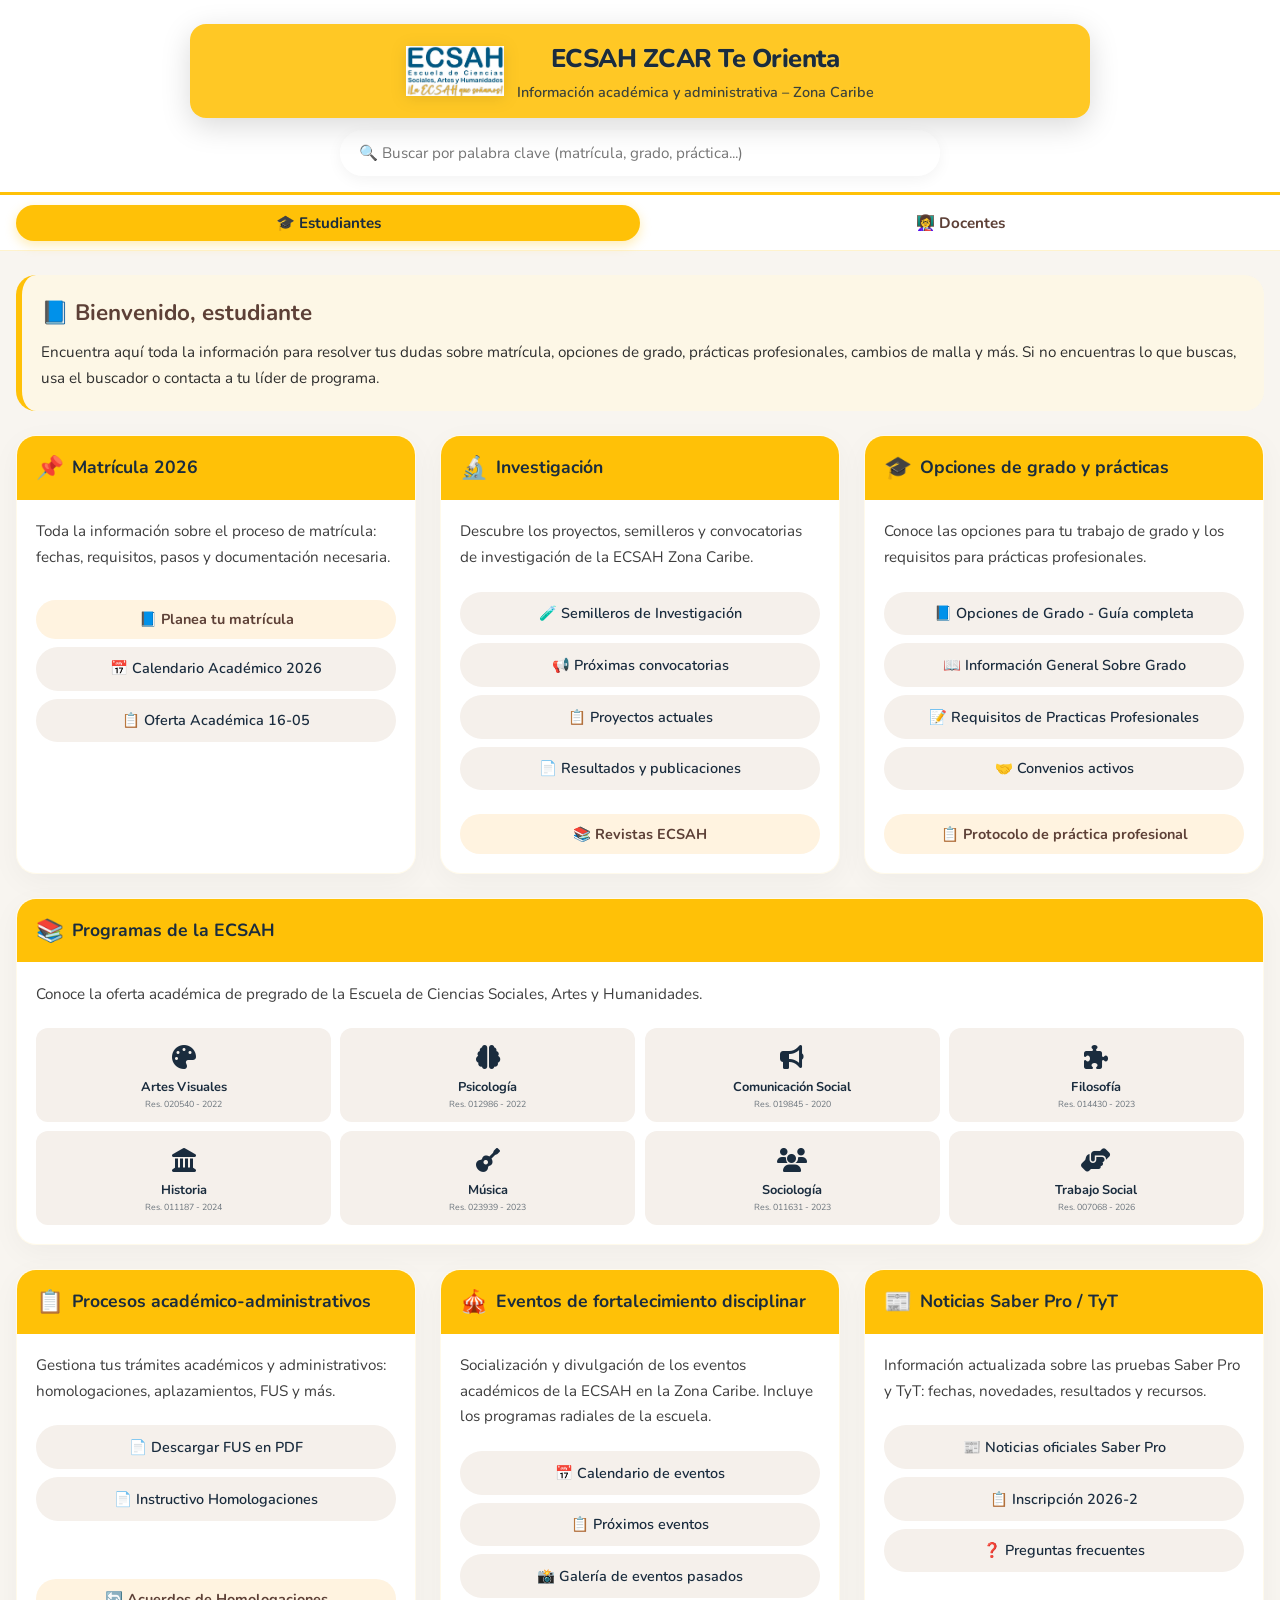
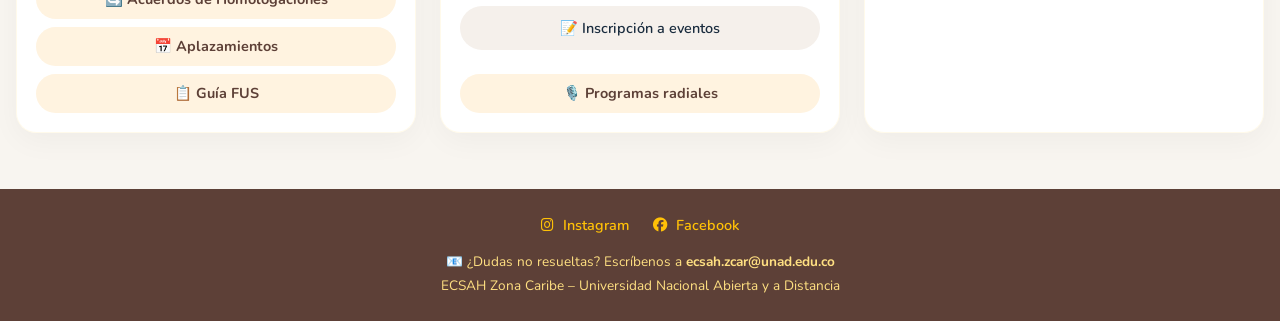
==== commit 189ec569: "Update index.html" ====
--- a/index.html
+++ b/index.html
@@ -129,7 +129,7 @@
                     <ul>
                         <li><strong>📅 Aplazamiento de cursos:</strong> 29 de septiembre al 12 de octubre de 2026 </li>
                     </ul>
-                    <p>📎 <a href="documentos/Calendario-Aplazamientos.pdf" target="_blank">Ver calendario completo</a></p>
+                    <p>📎 <a href="documentos/Calendario-Académico-2026.pdf" target="_blank">Ver calendario completo</a></p>
                 </div>
                 <p style="margin-top:1rem; font-weight:600;">📄 Formatos</p>
                 <div class="modal-grid" id="gridAplazamientos">
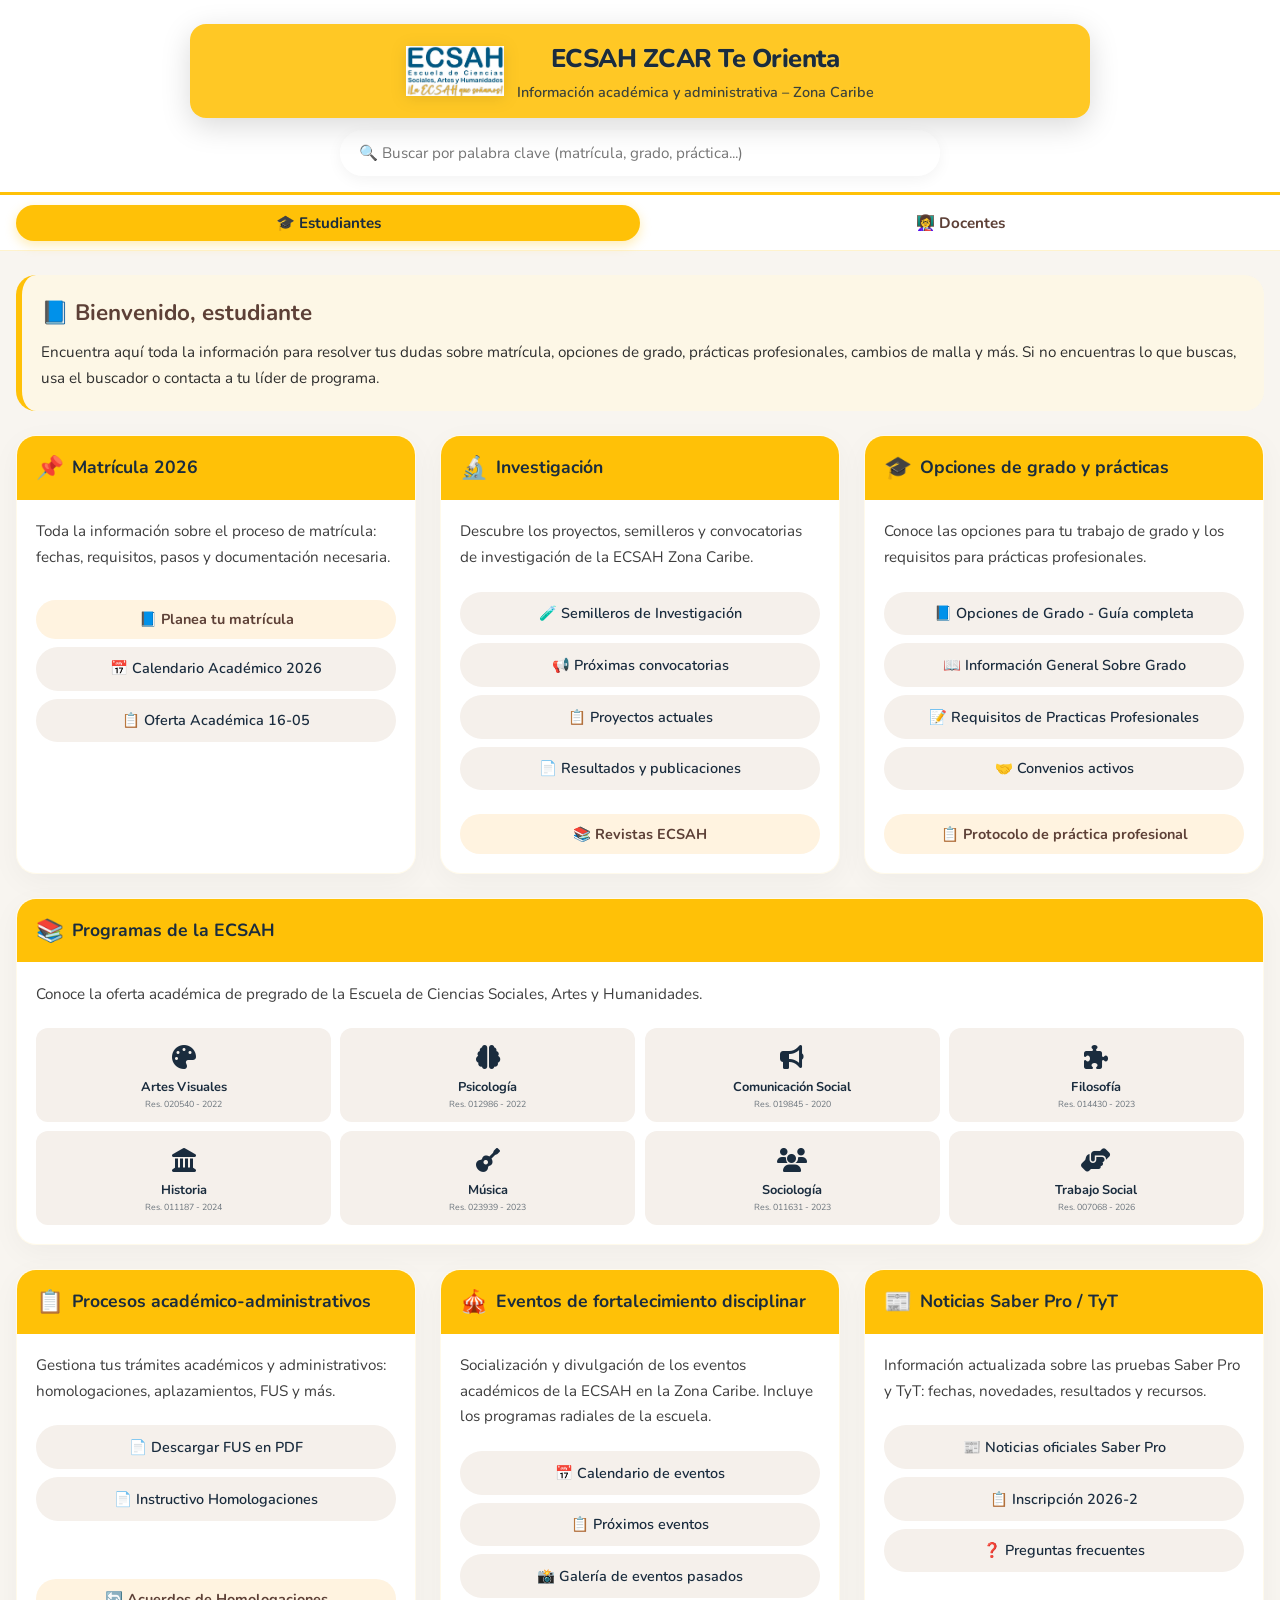
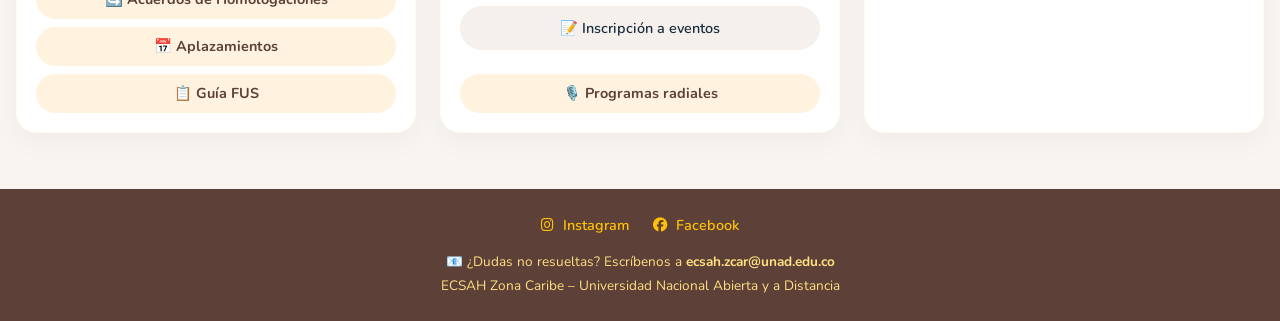
==== commit 252e4648: "Actualizar index.html" ====
--- a/index.html
+++ b/index.html
@@ -223,7 +223,23 @@
                 </div>
             </div>
         </div>
-    </div>
+    </div>
+
+    <!-- ======== MODAL EVENTOS DE FORTALECIMIENTO ======== -->
+<div id="modalEventos" class="modal-overlay" style="display: none;">
+    <div class="modal-box">
+        <div class="modal-header">
+            <h2>📅 Eventos de fortalecimiento disciplinar</h2>
+            <span class="modal-close close-modal" data-modal="modalEventos">&times;</span>
+        </div>
+        <div class="modal-body">
+            <p style="margin-bottom:1rem;">Calendario de eventos académicos y culturales de la ECSAH Zona Caribe.</p>
+            <div id="listaEventos">
+                <!-- Generado por JS -->
+            </div>
+        </div>
+    </div>
+</div>
     
     <!-- ======== FOOTER ======== -->
     <footer>
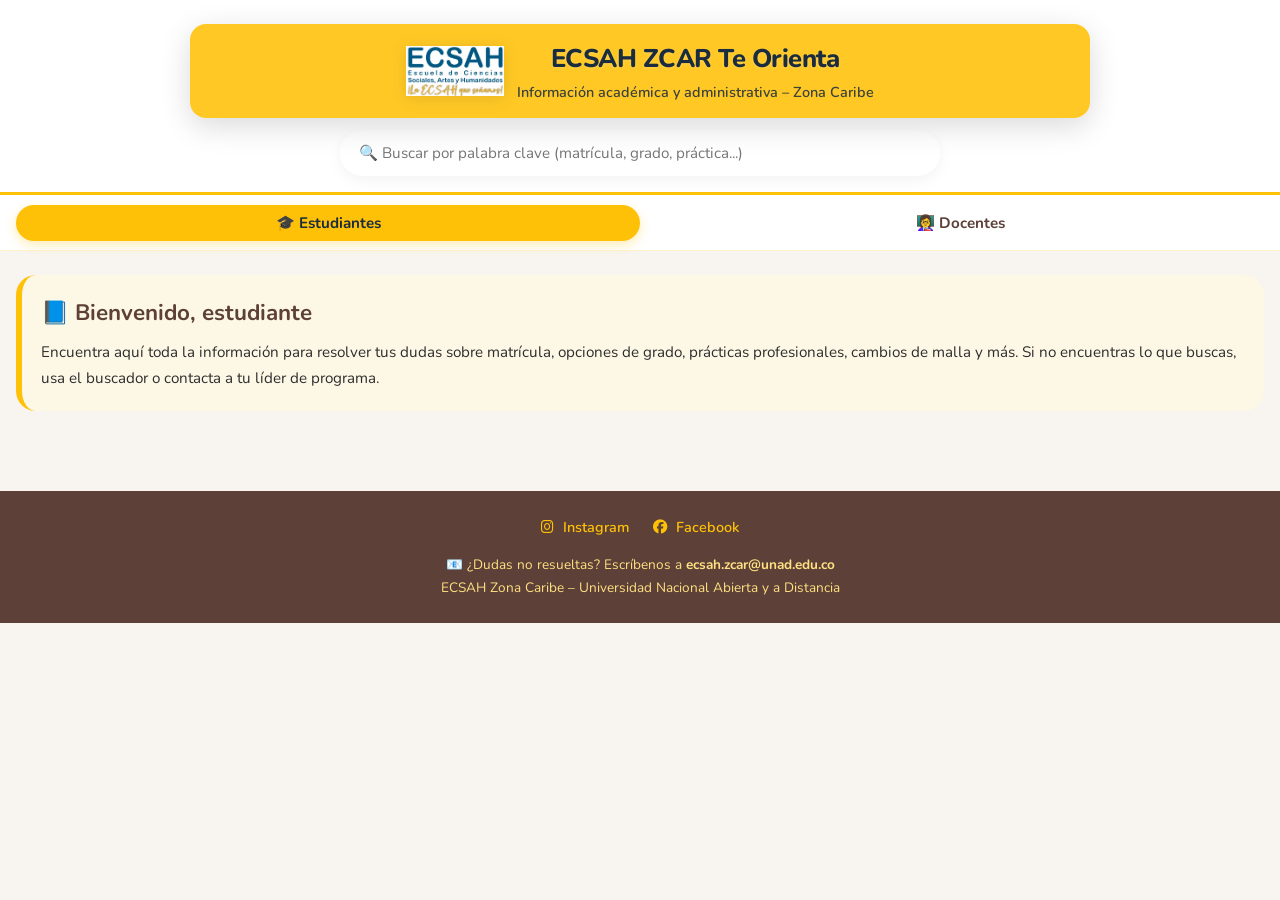
==== commit 2485cbcd: "Update index.html" ====
--- a/index.html
+++ b/index.html
@@ -129,7 +129,7 @@
                     <ul>
                         <li><strong>📅 Aplazamiento de cursos:</strong> 29 de septiembre al 12 de octubre de 2026 </li>
                     </ul>
-                    <p>📎 <a href="documentos/Calendario-Académico-2026.pdf" target="_blank">Ver calendario completo</a></p>
+                    <p>📎 <a href="documentos/Calendario-Aplazamientos.pdf" target="_blank">Ver calendario completo</a></p>
                 </div>
                 <p style="margin-top:1rem; font-weight:600;">📄 Formatos</p>
                 <div class="modal-grid" id="gridAplazamientos">
@@ -223,24 +223,24 @@
                 </div>
             </div>
         </div>
-    </div>
-
-    <!-- ======== MODAL EVENTOS DE FORTALECIMIENTO ======== -->
-<div id="modalEventos" class="modal-overlay" style="display: none;">
-    <div class="modal-box">
-        <div class="modal-header">
-            <h2>📅 Eventos de fortalecimiento disciplinar</h2>
-            <span class="modal-close close-modal" data-modal="modalEventos">&times;</span>
-        </div>
-        <div class="modal-body">
-            <p style="margin-bottom:1rem;">Calendario de eventos académicos y culturales de la ECSAH Zona Caribe.</p>
-            <div id="listaEventos">
-                <!-- Generado por JS -->
-            </div>
-        </div>
-    </div>
-</div>
-    
+    </div>
+
+    <!-- ======== MODAL EVENTOS ======== -->
+    <div id="modalEventos" class="modal-overlay" style="display: none;">
+        <div class="modal-box">
+            <div class="modal-header">
+                <h2>📅 Eventos de fortalecimiento disciplinar</h2>
+                <span class="modal-close close-modal" data-modal="modalEventos">&times;</span>
+            </div>
+            <div class="modal-body">
+                <p style="margin-bottom:1rem;">Calendario de eventos académicos y culturales de la ECSAH Zona Caribe.</p>
+                <div id="listaEventos">
+                    <!-- Generado por JS -->
+                </div>
+            </div>
+        </div>
+    </div>
+
     <!-- ======== FOOTER ======== -->
     <footer>
         <div class="footer-social">
--- a/estilo.css
+++ b/estilo.css
@@ -761,3 +761,44 @@
         font-size: 1.1rem;
     }
 }
+/* ===== EVENTOS ===== */
+.evento-item {
+    background: #FFF9E6;
+    border-radius: 14px;
+    padding: 1rem 1.2rem;
+    margin-bottom: 1rem;
+    border-left: 6px solid #FFC107;
+    transition: 0.2s;
+}
+
+.evento-item:hover {
+    background: #FFF3D6;
+    transform: translateX(4px);
+}
+
+.evento-fecha {
+    font-weight: 700;
+    color: #5D4037;
+    font-size: 0.85rem;
+    text-transform: uppercase;
+    letter-spacing: 0.5px;
+}
+
+.evento-titulo {
+    font-weight: 700;
+    font-size: 1.1rem;
+    color: #1a2c3e;
+    margin: 0.2rem 0;
+}
+
+.evento-descripcion {
+    font-size: 0.9rem;
+    color: #3d3d3d;
+    margin-bottom: 0.3rem;
+}
+
+.evento-hora {
+    font-size: 0.85rem;
+    color: #6c757d;
+    font-weight: 600;
+}
